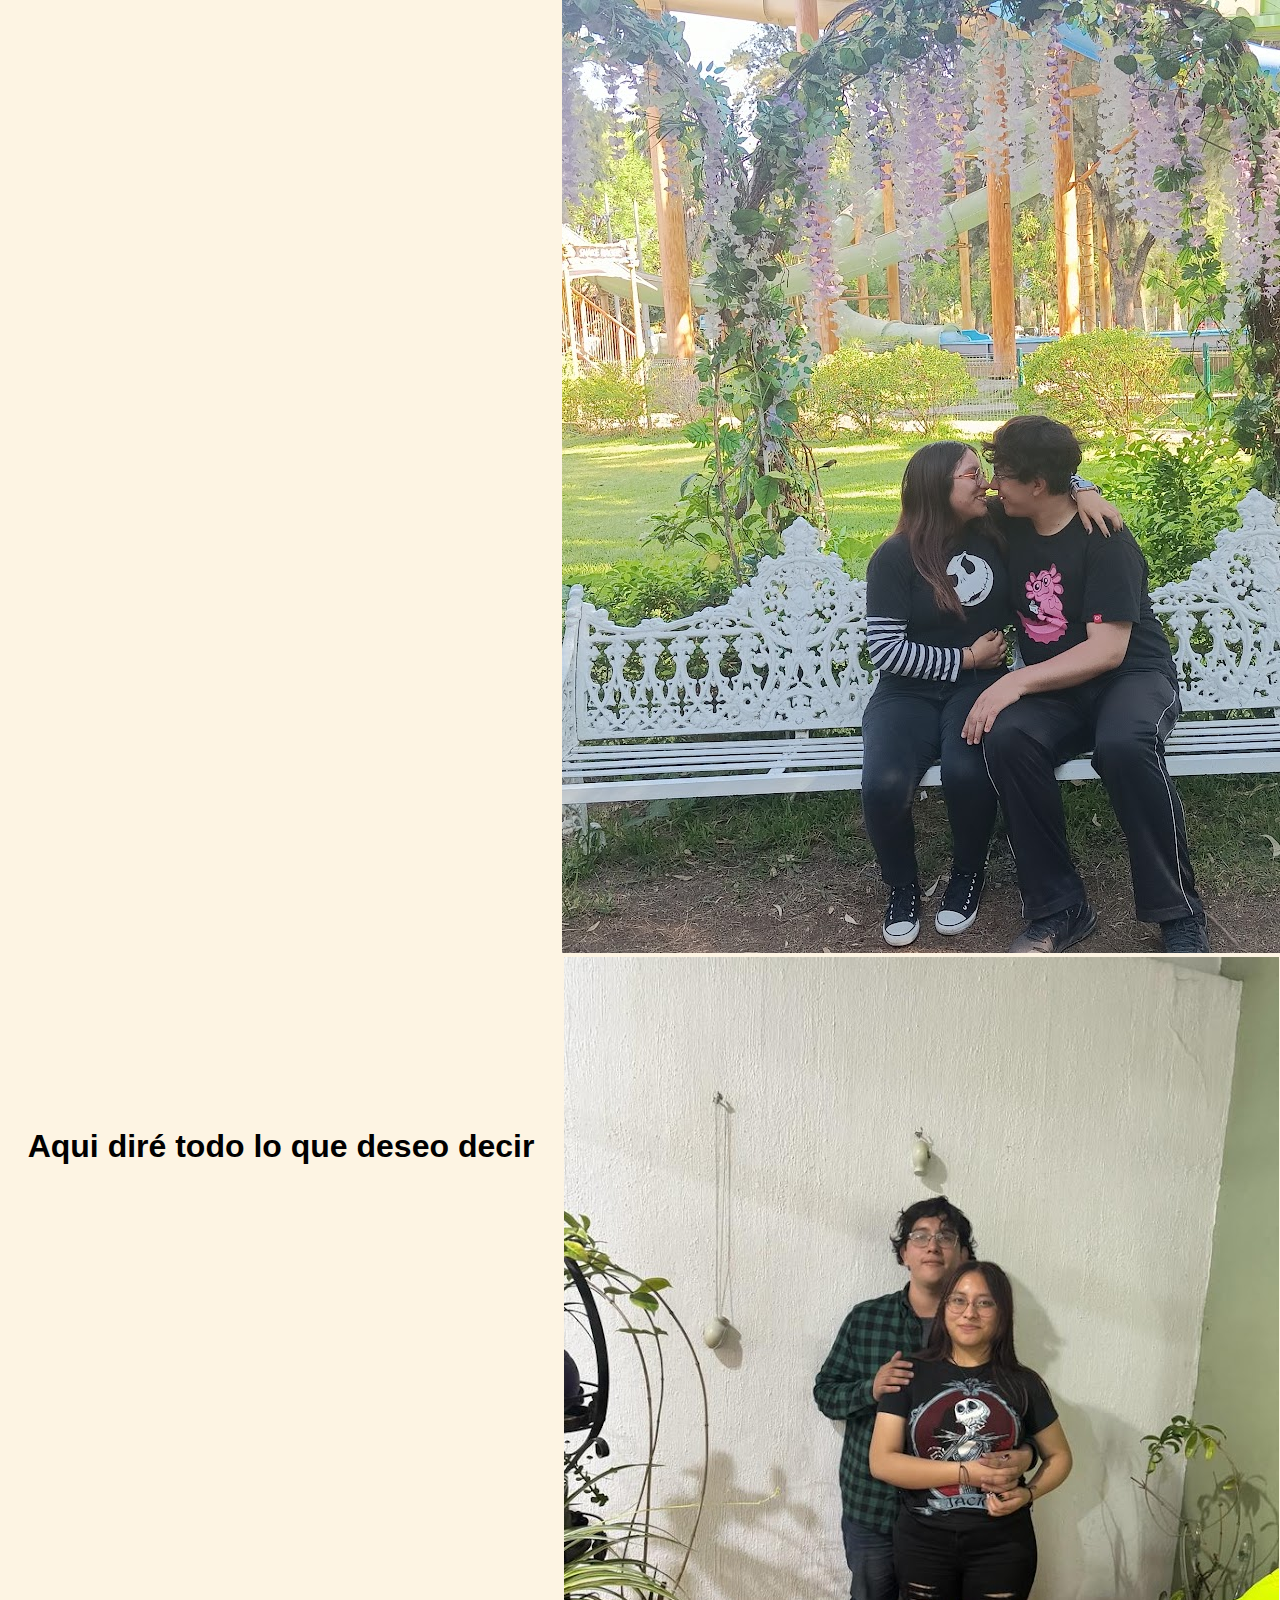
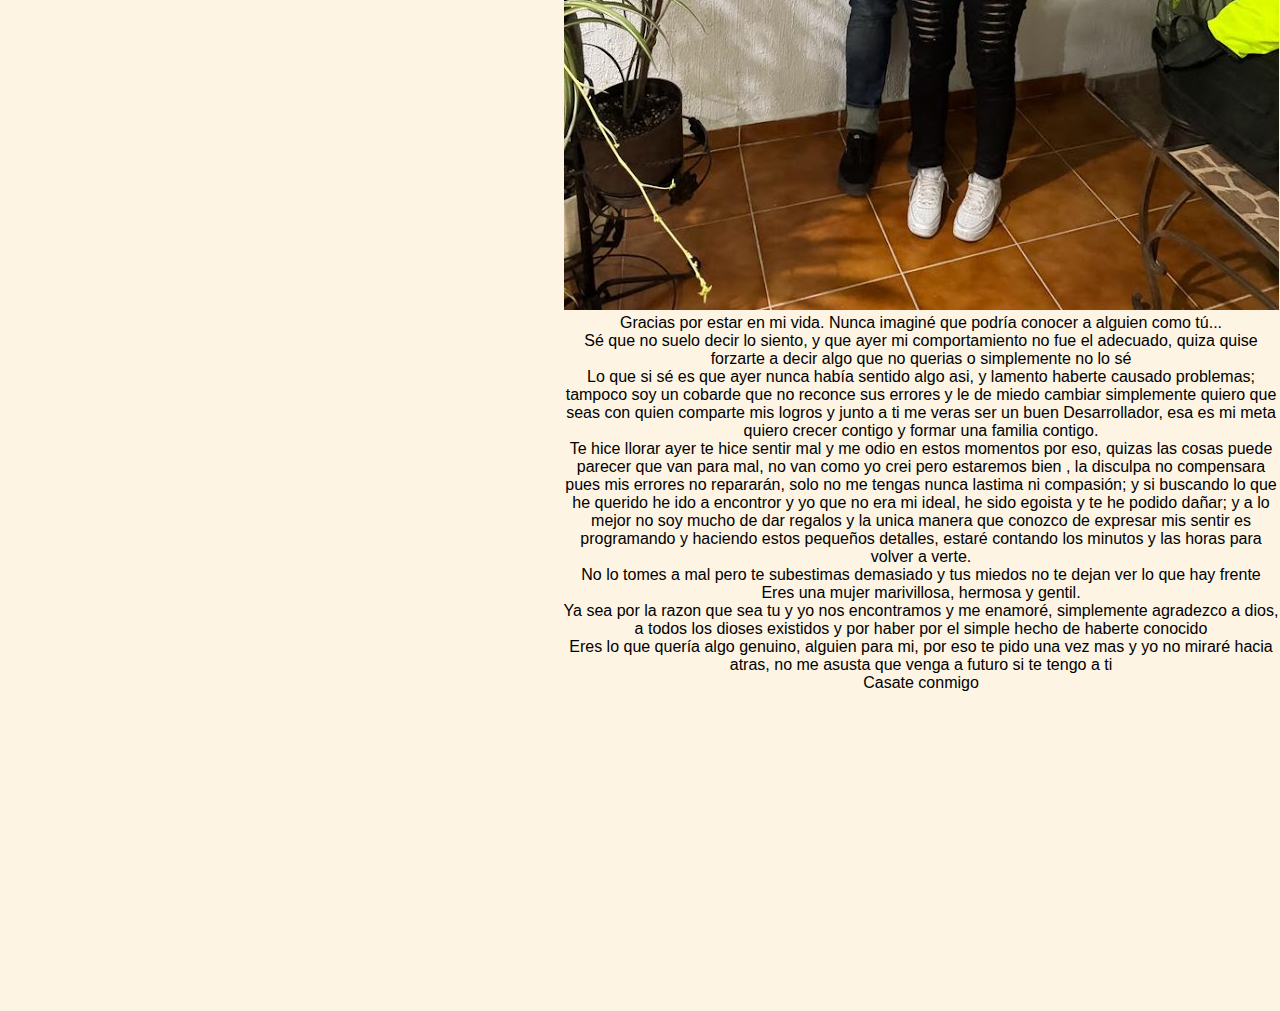
==== disculpa.html @ 6621b5db "prueba" ====
<!DOCTYPE html>
<html lang="es">
<head>
  <meta charset="UTF-8">
  <meta name="viewport" content="width=device-width, initial-scale=1.0">
  <title>Disculpa</title>
  <link rel="stylesheet" href="styles.css">
</head>
<body>
  <div class="container">
    <h1>Aqui diré todo lo que deseo decir </h1>
    <div class="image-text">
      <div class="images">
        <img src="image1.jpg" alt="Imagen 1">
        <img src="image2.jpg" alt="Imagen 2">
        <!-- Coloca aquí hasta 10 imágenes -->
      </div>
      <div class="text">
        <p>Gracias por estar en mi vida. Nunca imaginé que podría conocer a alguien como tú...</p>
        <p>Sé que no suelo decir lo siento, y que ayer mi comportamiento no fue el adecuado, quiza quise forzarte a decir algo que no querias o simplemente no lo sé</p>
        <p>Lo que si sé es que ayer nunca había sentido algo asi, y lamento haberte causado problemas; tampoco soy un cobarde que no reconce sus errores y le de miedo cambiar
            simplemente quiero que seas con quien comparte mis logros y junto a ti me veras ser un buen Desarrollador, esa es mi meta quiero crecer contigo y formar una familia contigo.
        </p>
        <p>Te hice llorar ayer te hice sentir mal y me odio en estos momentos por eso, quizas las cosas puede parecer que van para mal, no van como yo crei pero estaremos bien
            , la disculpa no compensara pues mis errores no repararán, solo no me tengas nunca lastima ni compasión; y si buscando lo que he querido he ido a encontror y yo que no era 
            mi ideal, he sido egoista y te he podido dañar; y a lo mejor no soy mucho de dar regalos y la unica manera que conozco de expresar mis
            sentir es programando y haciendo estos pequeños detalles, estaré contando los minutos y las horas para volver a verte. 
        </p>
        <p>No lo tomes a mal pero te subestimas demasiado y tus miedos no te dejan ver lo que hay frente</p>
        <p>Eres una mujer marivillosa, hermosa y gentil.</p>
        <p>Ya sea por la razon que sea tu y yo nos encontramos y me enamoré, simplemente agradezco a dios, a todos los dioses existidos y por haber por el simple hecho de haberte conocido</p>
        <p>Eres lo que quería algo genuino, alguien para mi, por eso te pido una vez mas y yo no miraré hacia atras, no me asusta que venga a futuro si te tengo a ti</p>
        <p>Casate conmigo</p>
        <!-- Añade más texto aquí -->
      </div>
    </div>

    <!-- Video incrustado desde YouTube -->
    <div class="video">
        <iframe width="560" height="315" src="https://www.youtube.com/embed/4DVgWmqjT7c?autoplay=1"
        title="YouTube video player" frameborder="0" allow="accelerometer; autoplay; clipboard-write; encrypted-media; gyroscope; picture-in-picture" 
      allowfullscreen></iframe>
    </div>
  </div>

  <script>
    window.onload = function() {
      alert("Nunca te vayas de mi vida, gracias por llegar a ella. Nunca dudes que te amo y amaré siempre te doy mi palabra la de Fernando Ramirez");
    }
  </script>
</body>
</html>
---- styles.css ----
* {
    margin: 0;
    padding: 0;
    box-sizing: border-box;
  }
  
  body {
    font-family: Arial, sans-serif;
    background-color: #fdf4e3;
    text-align: center;
  }
  
  .container {
    display: grid;
    grid-template-columns: 1fr 1fr;
    grid-template-rows: auto 1fr auto;
    height: 100vh;
    align-items: center;
  }
  
  .top-left-flower {
    grid-column: 1 / 2;
    grid-row: 1 / 2;
    position: absolute;
    top: 10px;
    left: 10px;
  }
  
  .flower-img {
    max-width: 150px;
    transform: rotate(-45deg); /* Imagen en rombo */
  }
  
  .left-container {
    grid-column: 1 / 2;
    grid-row: 2 / 3;
    padding-left: 20px;
  }
  
  .title {
    font-size: 5em;
    color: #a0522d;
  }
  
  .subtitle {
    font-size: 1.5em;
    color: #a0522d;
  }
  
  .right-container {
    grid-column: 2 / 3;
    grid-row: 2 / 3;
    display: flex;
    justify-content: center;
    align-items: center;
  }
  
  .collage {
    max-width: 80%;
    height: auto;
    
  }
  
  .glow-button {
    grid-column: 1 / 3;
    padding: 15px 30px;
    font-size: 1.2em;
    background-color: #ff69b4;
    border: none;
    border-radius: 5px;
    color: white;
    cursor: pointer;
    position: relative;
    overflow: hidden;
    margin-top: 20px;
  }
  
  .glow-button::before {
    content: '';
    position: absolute;
    top: -50%;
    left: -50%;
    width: 200%;
    height: 200%;
    background: radial-gradient(circle, rgba(255, 0, 255, 0.4), rgba(0, 0, 0, 0));
    animation: rotate 2s linear infinite;
  }
  
  @keyframes rotate {
    0% { transform: rotate(0); }
    100% { transform: rotate(360deg); }
  }
  
  @media (max-width: 768px) {
    .title {
      font-size: 3em;
    }
  
    .collage {
      max-width: 100%;
    }
  
    .glow-button {
      font-size: 1em;
      padding: 10px 20px;
    }
  }
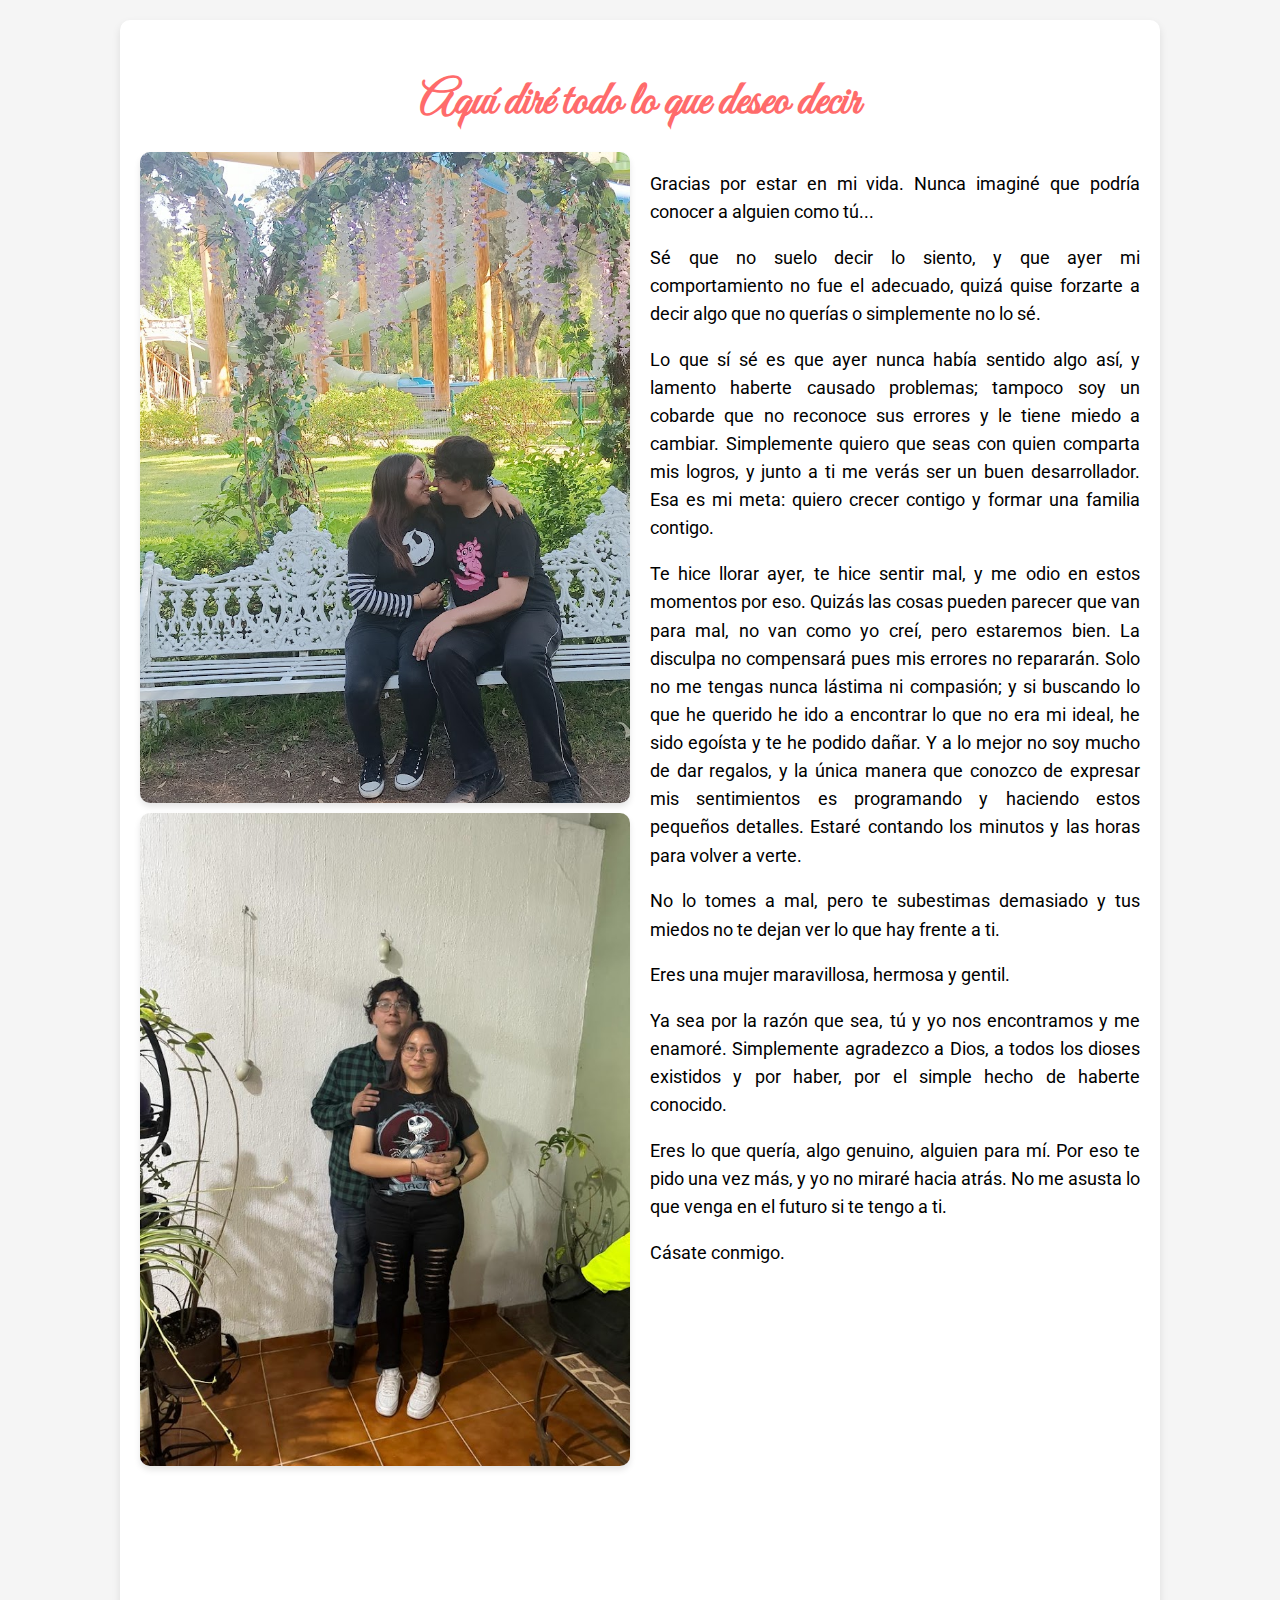
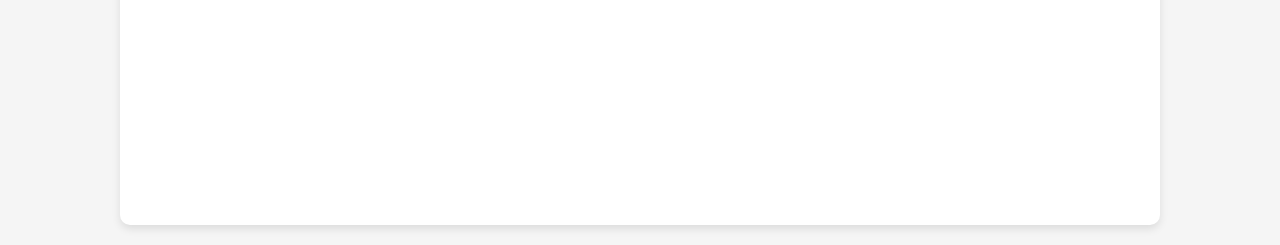
==== commit 3bf12cd0: "fina" ====
--- a/disculpa.html
+++ b/disculpa.html
@@ -4,11 +4,124 @@
   <meta charset="UTF-8">
   <meta name="viewport" content="width=device-width, initial-scale=1.0">
   <title>Disculpa</title>
-  <link rel="stylesheet" href="styles.css">
+  <link href="https://fonts.googleapis.com/css2?family=Great+Vibes&family=Roboto:wght@400;700&display=swap" rel="stylesheet">
+  <style>
+    body {
+      margin: 0;
+      font-family: 'Roboto', sans-serif;
+      background-color: #f5f5f5;
+      display: flex;
+      justify-content: center;
+      align-items: center;
+      min-height: 100vh;
+      padding: 20px;
+    }
+
+    .container {
+      background-color: white;
+      padding: 20px;
+      border-radius: 10px;
+      box-shadow: 0 4px 8px rgba(0, 0, 0, 0.1);
+      max-width: 1000px;
+      width: 100%;
+    }
+
+    h1 {
+      font-family: 'Great Vibes', cursive;
+      text-align: center;
+      font-size: 3rem;
+      color: #ff6b6b;
+      margin-bottom: 20px;
+    }
+
+    .image-text {
+      display: flex;
+      flex-wrap: wrap;
+      gap: 20px;
+      margin-bottom: 20px;
+    }
+
+    .images {
+      flex: 1;
+      display: flex;
+      justify-content: center;
+      align-items: center;
+      flex-wrap: wrap;
+      gap: 10px;
+    }
+
+    .images img {
+      max-width: 100%;
+      border-radius: 10px;
+      box-shadow: 0 4px 6px rgba(0, 0, 0, 0.1);
+      transition: transform 0.3s ease;
+    }
+
+    .images img:hover {
+      transform: scale(1.05);
+    }
+
+    .text {
+      flex: 1;
+      font-size: 1.1rem;
+      line-height: 1.6;
+      text-align: justify;
+    }
+
+    .text p {
+      margin-bottom: 15px;
+    }
+
+    .video {
+      margin-top: 20px;
+      text-align: center;
+    }
+
+    iframe {
+      width: 100%;
+      max-width: 560px;
+      height: 315px;
+      border-radius: 10px;
+    }
+
+    @media (max-width: 768px) {
+      h1 {
+        font-size: 2.5rem;
+      }
+
+      .image-text {
+        flex-direction: column;
+      }
+
+      .text {
+        text-align: center;
+      }
+
+      iframe {
+        height: auto;
+        aspect-ratio: 16/9;
+      }
+    }
+
+    @media (max-width: 480px) {
+      h1 {
+        font-size: 2rem;
+      }
+
+      .text p {
+        font-size: 1rem;
+      }
+
+      iframe {
+        width: 100%;
+        height: auto;
+      }
+    }
+  </style>
 </head>
 <body>
   <div class="container">
-    <h1>Aqui diré todo lo que deseo decir </h1>
+    <h1>Aquí diré todo lo que deseo decir</h1>
     <div class="image-text">
       <div class="images">
         <img src="image1.jpg" alt="Imagen 1">
@@ -17,29 +130,23 @@
       </div>
       <div class="text">
         <p>Gracias por estar en mi vida. Nunca imaginé que podría conocer a alguien como tú...</p>
-        <p>Sé que no suelo decir lo siento, y que ayer mi comportamiento no fue el adecuado, quiza quise forzarte a decir algo que no querias o simplemente no lo sé</p>
-        <p>Lo que si sé es que ayer nunca había sentido algo asi, y lamento haberte causado problemas; tampoco soy un cobarde que no reconce sus errores y le de miedo cambiar
-            simplemente quiero que seas con quien comparte mis logros y junto a ti me veras ser un buen Desarrollador, esa es mi meta quiero crecer contigo y formar una familia contigo.
-        </p>
-        <p>Te hice llorar ayer te hice sentir mal y me odio en estos momentos por eso, quizas las cosas puede parecer que van para mal, no van como yo crei pero estaremos bien
-            , la disculpa no compensara pues mis errores no repararán, solo no me tengas nunca lastima ni compasión; y si buscando lo que he querido he ido a encontror y yo que no era 
-            mi ideal, he sido egoista y te he podido dañar; y a lo mejor no soy mucho de dar regalos y la unica manera que conozco de expresar mis
-            sentir es programando y haciendo estos pequeños detalles, estaré contando los minutos y las horas para volver a verte. 
-        </p>
-        <p>No lo tomes a mal pero te subestimas demasiado y tus miedos no te dejan ver lo que hay frente</p>
-        <p>Eres una mujer marivillosa, hermosa y gentil.</p>
-        <p>Ya sea por la razon que sea tu y yo nos encontramos y me enamoré, simplemente agradezco a dios, a todos los dioses existidos y por haber por el simple hecho de haberte conocido</p>
-        <p>Eres lo que quería algo genuino, alguien para mi, por eso te pido una vez mas y yo no miraré hacia atras, no me asusta que venga a futuro si te tengo a ti</p>
-        <p>Casate conmigo</p>
-        <!-- Añade más texto aquí -->
+        <p>Sé que no suelo decir lo siento, y que ayer mi comportamiento no fue el adecuado, quizá quise forzarte a decir algo que no querías o simplemente no lo sé.</p>
+        <p>Lo que sí sé es que ayer nunca había sentido algo así, y lamento haberte causado problemas; tampoco soy un cobarde que no reconoce sus errores y le tiene miedo a cambiar. Simplemente quiero que seas con quien comparta mis logros, y junto a ti me verás ser un buen desarrollador. Esa es mi meta: quiero crecer contigo y formar una familia contigo.</p>
+        <p>Te hice llorar ayer, te hice sentir mal, y me odio en estos momentos por eso. Quizás las cosas pueden parecer que van para mal, no van como yo creí, pero estaremos bien. La disculpa no compensará pues mis errores no repararán. Solo no me tengas nunca lástima ni compasión; y si buscando lo que he querido he ido a encontrar lo que no era mi ideal, he sido egoísta y te he podido dañar. Y a lo mejor no soy mucho de dar regalos, y la única manera que conozco de expresar mis sentimientos es programando y haciendo estos pequeños detalles. Estaré contando los minutos y las horas para volver a verte.</p>
+        <p>No lo tomes a mal, pero te subestimas demasiado y tus miedos no te dejan ver lo que hay frente a ti.</p>
+        <p>Eres una mujer maravillosa, hermosa y gentil.</p>
+        <p>Ya sea por la razón que sea, tú y yo nos encontramos y me enamoré. Simplemente agradezco a Dios, a todos los dioses existidos y por haber, por el simple hecho de haberte conocido.</p>
+        <p>Eres lo que quería, algo genuino, alguien para mí. Por eso te pido una vez más, y yo no miraré hacia atrás. No me asusta lo que venga en el futuro si te tengo a ti.</p>
+        <p>Cásate conmigo.</p>
       </div>
+      
     </div>
 
     <!-- Video incrustado desde YouTube -->
     <div class="video">
-        <iframe width="560" height="315" src="https://www.youtube.com/embed/4DVgWmqjT7c?autoplay=1"
+        <iframe src="https://www.youtube.com/embed/4DVgWmqjT7c?autoplay=1"
         title="YouTube video player" frameborder="0" allow="accelerometer; autoplay; clipboard-write; encrypted-media; gyroscope; picture-in-picture" 
-      allowfullscreen></iframe>
+        allowfullscreen></iframe>
     </div>
   </div>
 
@@ -50,4 +157,3 @@
   </script>
 </body>
 </html>
-
